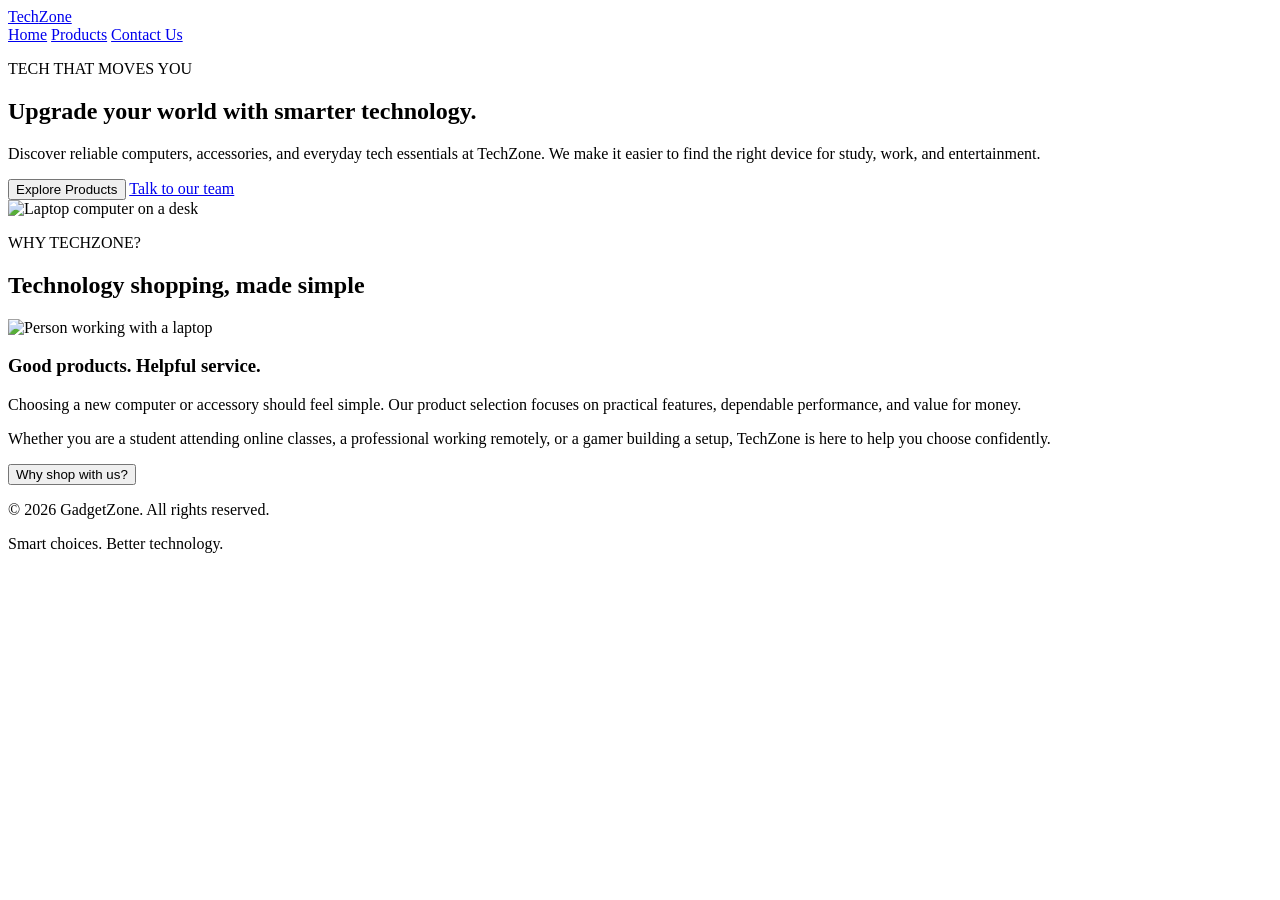
==== index.html @ 71b0edff "Create home page structure and navigation" ====
<!DOCTYPE html>
<html lang="en">
<head>
  <meta charset="UTF-8">
  <meta name="viewport" content="width=device-width, initial-scale=1.0">
  <title>TechZone | Home</title>
  <link rel="stylesheet" href="style.css">
  <script src="script.js" defer></script>
</head>
<body>
  <!-- Name: Sarwer Jahan | ID: 2231154 -->
  <header class="site-header">
    <a class="logo" href="index.html">Tech<span>Zone</span></a>
    <nav aria-label="Main navigation">
      <a class="active" href="index.html">Home</a>
      <a href="products.html">Products</a>
      <a href="contact.html">Contact Us</a>
    </nav>
  </header>

  <main>
    <section class="hero">
      <div class="hero-copy">
        <p class="eyebrow">TECH THAT MOVES YOU</p>
        <h1>Upgrade your world with smarter technology.</h1>
        <p>Discover reliable computers, accessories, and everyday tech essentials at TechZone. We make it easier to find the right device for study, work, and entertainment.</p>
        <div class="button-row">
          <button class="btn" onclick="goToProducts()">Explore Products</button>
          <a class="btn btn-outline" href="contact.html">Talk to our team</a>
        </div>
      </div>
      <div class="hero-image">
        <img src="https://images.unsplash.com/photo-1496181133206-80ce9b88a853?auto=format&fit=crop&w=1100&q=85" alt="Laptop computer on a desk">
      </div>
    </section>

    <section class="section">
      <div class="section-heading">
        <p class="eyebrow">WHY TECHZONE?</p>
        <h2>Technology shopping, made simple</h2>
      </div>
      <div class="feature-layout">
        <img src="https://images.unsplash.com/photo-1516321318423-f06f85e504b3?auto=format&fit=crop&w=900&q=85" alt="Person working with a laptop">
        <div>
          <h3>Good products. Helpful service.</h3>
          <p>Choosing a new computer or accessory should feel simple. Our product selection focuses on practical features, dependable performance, and value for money.</p>
          <p>Whether you are a student attending online classes, a professional working remotely, or a gamer building a setup, TechZone is here to help you choose confidently.</p>
          <button class="btn btn-dark" onclick="showWelcome()">Why shop with us?</button>
        </div>
      </div>
    </section>
  </main>

  <footer>
    <p>© 2026 GadgetZone. All rights reserved.</p>
    <p>Smart choices. Better technology.</p>
  </footer>
</body>
</html>
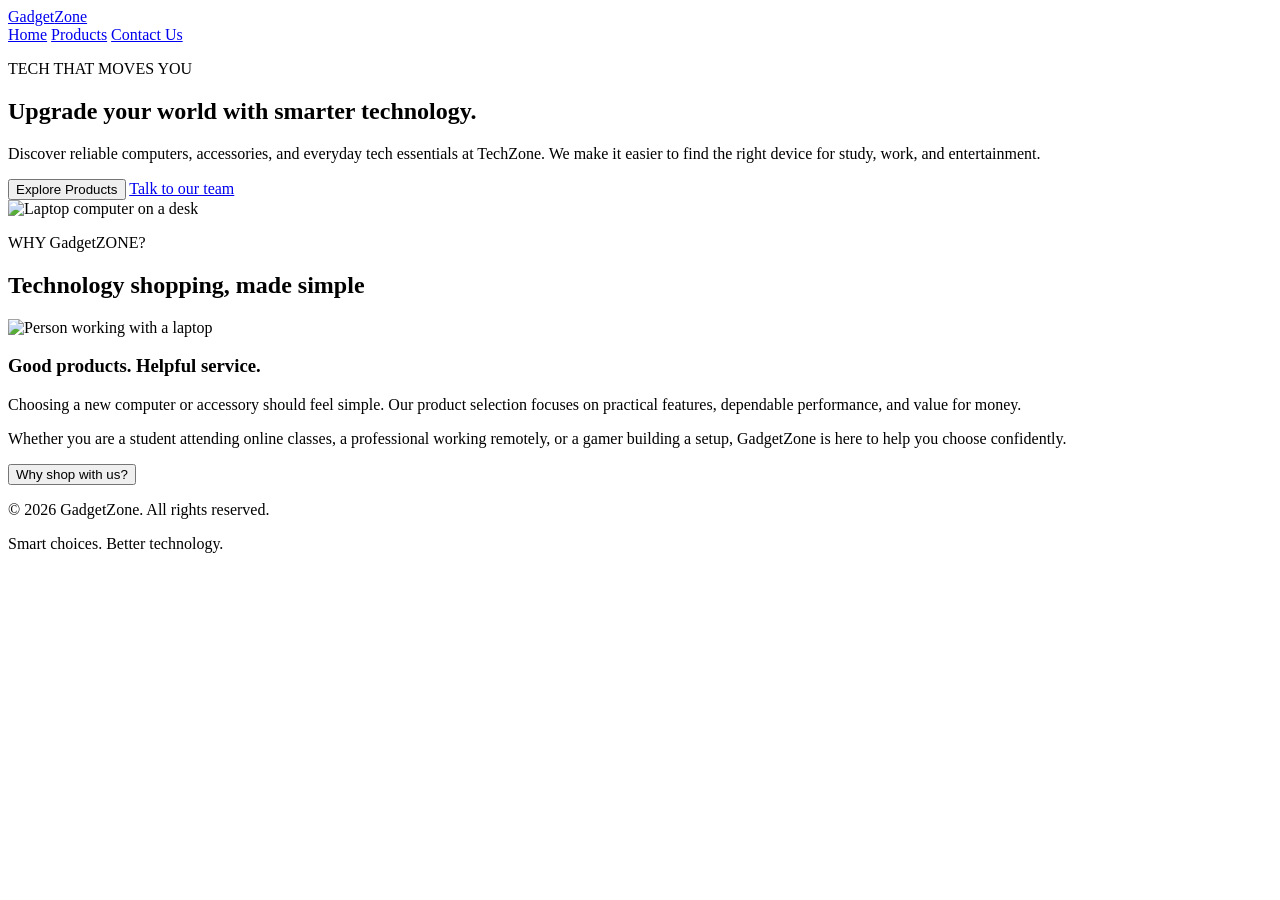
==== commit 101c186e: "Add home page hero section with buttons and image" ====
--- a/index.html
+++ b/index.html
@@ -3,14 +3,15 @@
 <head>
   <meta charset="UTF-8">
   <meta name="viewport" content="width=device-width, initial-scale=1.0">
-  <title>TechZone | Home</title>
+  <title>GadgetZone | Home</title>
   <link rel="stylesheet" href="style.css">
   <script src="script.js" defer></script>
 </head>
 <body>
   <!-- Name: Sarwer Jahan | ID: 2231154 -->
+
   <header class="site-header">
-    <a class="logo" href="index.html">Tech<span>Zone</span></a>
+    <a class="logo" href="index.html">Gadget<span>Zone</span></a>
     <nav aria-label="Main navigation">
       <a class="active" href="index.html">Home</a>
       <a href="products.html">Products</a>
@@ -36,7 +37,7 @@
 
     <section class="section">
       <div class="section-heading">
-        <p class="eyebrow">WHY TECHZONE?</p>
+        <p class="eyebrow">WHY GadgetZONE?</p>
         <h2>Technology shopping, made simple</h2>
       </div>
       <div class="feature-layout">
@@ -44,7 +45,7 @@
         <div>
           <h3>Good products. Helpful service.</h3>
           <p>Choosing a new computer or accessory should feel simple. Our product selection focuses on practical features, dependable performance, and value for money.</p>
-          <p>Whether you are a student attending online classes, a professional working remotely, or a gamer building a setup, TechZone is here to help you choose confidently.</p>
+          <p>Whether you are a student attending online classes, a professional working remotely, or a gamer building a setup, GadgetZone is here to help you choose confidently.</p>
           <button class="btn btn-dark" onclick="showWelcome()">Why shop with us?</button>
         </div>
       </div>
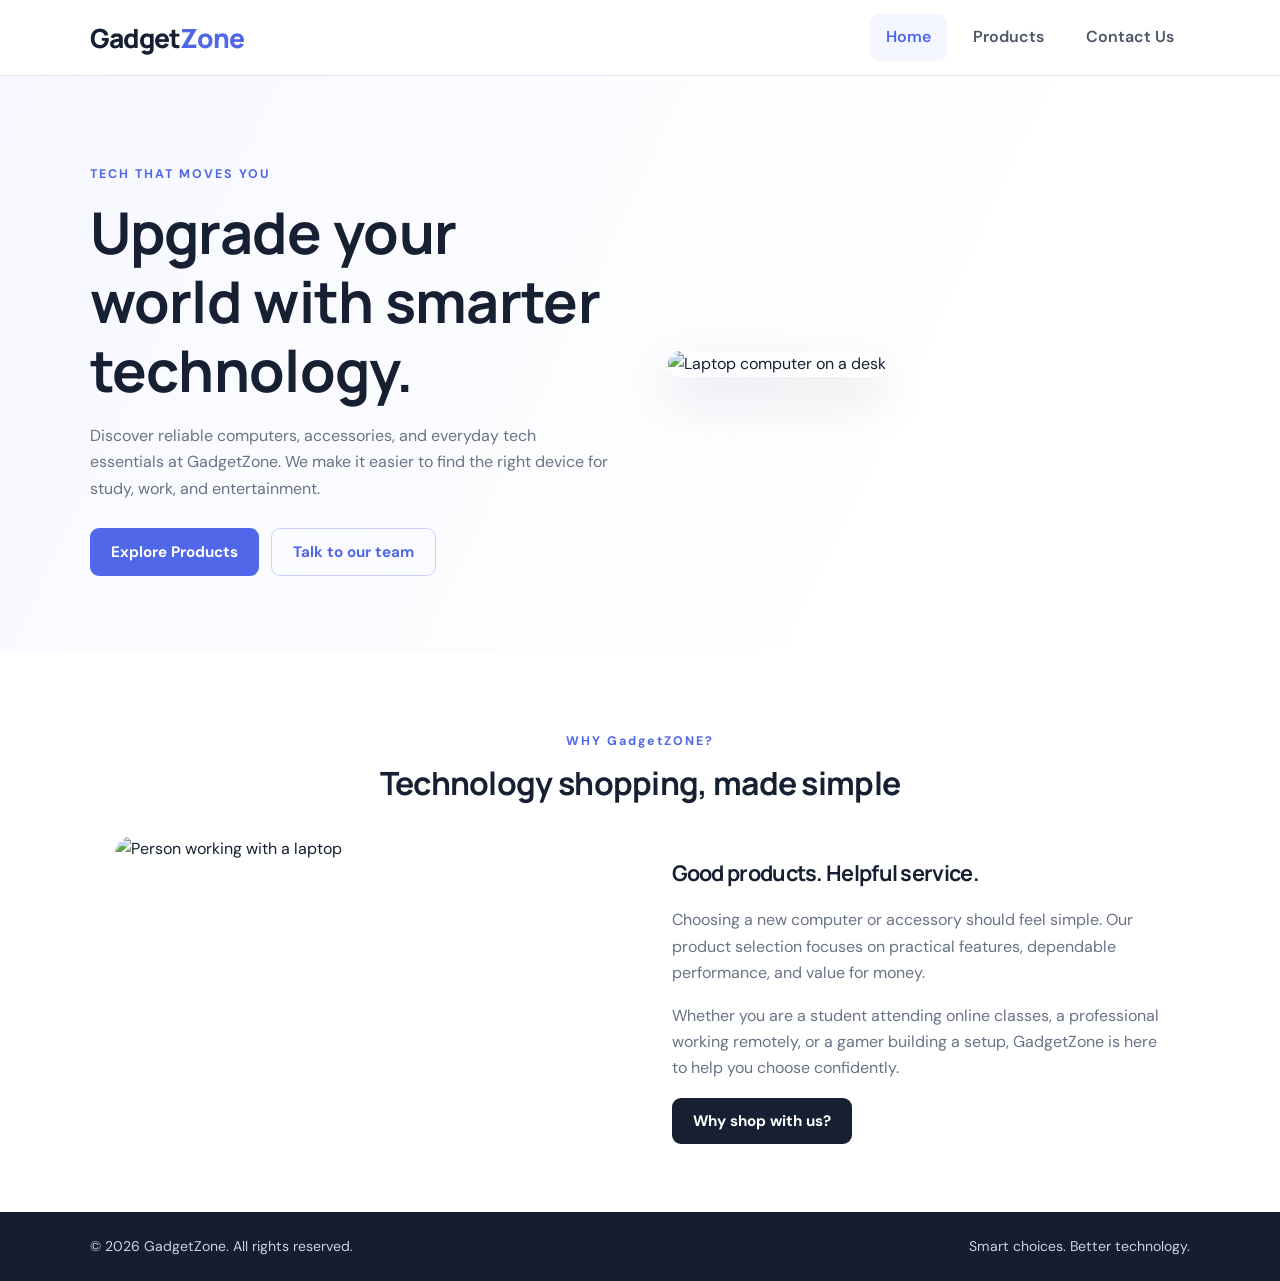
==== commit 615aa52f: "Add home pagefinalize layout" ====
--- a/index.html
+++ b/index.html
@@ -24,7 +24,7 @@
       <div class="hero-copy">
         <p class="eyebrow">TECH THAT MOVES YOU</p>
         <h1>Upgrade your world with smarter technology.</h1>
-        <p>Discover reliable computers, accessories, and everyday tech essentials at TechZone. We make it easier to find the right device for study, work, and entertainment.</p>
+        <p>Discover reliable computers, accessories, and everyday tech essentials at GadgetZone. We make it easier to find the right device for study, work, and entertainment.</p>
         <div class="button-row">
           <button class="btn" onclick="goToProducts()">Explore Products</button>
           <a class="btn btn-outline" href="contact.html">Talk to our team</a>
--- a/style.css
+++ b/style.css
@@ -0,0 +1,69 @@
+@import url('https://fonts.googleapis.com/css2?family=DM+Sans:wght@400;500;600;700&family=Manrope:wght@600;700;800&display=swap');
+
+:root { --ink:#172033; --muted:#687386; --brand:#4f67e8; --brand-dark:#354bc2; --pale:#f3f5ff; --line:#e7eaf1; }
+* { box-sizing:border-box; }
+body { margin:0; font-family:'DM Sans',sans-serif; color:var(--ink); background:#fff; line-height:1.65; }
+.site-header { min-height:76px; padding:0 7%; display:flex; align-items:center; justify-content:space-between; border-bottom:1px solid var(--line); background:#fff; }
+.logo { color:var(--ink); text-decoration:none; font:800 1.65rem 'Manrope',sans-serif; letter-spacing:-1px; }
+.logo span { color:var(--brand); }
+nav { display:flex; gap:10px; }
+nav a { color:#4d5668; text-decoration:none; font-weight:600; padding:10px 16px; border-radius:9px; transition:background .2s,color .2s,transform .2s; }
+nav a:hover { color:var(--brand-dark); background:var(--pale); transform:translateY(-2px); }
+nav a.active { color:var(--brand); background:var(--pale); }
+
+
+
+.hero { display:flex; align-items:center; gap:5%; padding:76px 7%; background:linear-gradient(115deg,#f7f8ff,#fff 70%); }
+.hero-copy { flex:1; }
+.hero-image { flex:1; }
+.hero-image img { width:100%; height:390px; object-fit:cover; border-radius:22px; box-shadow:0 20px 50px #18234a20; }
+h1,h2,h3 { font-family:'Manrope',sans-serif; line-height:1.2; letter-spacing:-.7px; }
+h1 { font-size:clamp(2.3rem,4.5vw,4rem); margin:10px 0 18px; }
+h2 { font-size:2rem; margin:8px 0 14px; }
+h3 { font-size:1.35rem; }
+.hero-copy > p:not(.eyebrow), .page-banner > p:not(.eyebrow) { color:var(--muted); max-width:570px; }
+.eyebrow { color:var(--brand); font-size:.78rem; letter-spacing:2px; font-weight:700; }
+.button-row { display:flex; gap:12px; flex-wrap:wrap; margin-top:26px; }
+.btn { display:inline-block; border:0; border-radius:9px; padding:13px 21px; background:var(--brand); color:#fff; text-decoration:none; font:700 .95rem 'DM Sans',sans-serif; cursor:pointer; transition:background .2s,transform .2s,box-shadow .2s; }
+
+.btn:hover { background:var(--brand-dark); transform:translateY(-2px); box-shadow:0 8px 18px #4f67e833; }
+.btn-outline { background:transparent; color:var(--brand); border:1px solid #cbd2ff; }
+.btn-outline:hover { color:#fff; }
+.btn-dark { background:var(--ink); }
+.btn-small { padding:10px 15px; margin-top:14px; font-size:.88rem; }
+.section { padding:66px 7%; }
+.section-heading { text-align:center; margin-bottom:34px; }
+.section-heading h2 { margin-top:4px; }
+
+.feature-layout { display:flex; align-items:center; gap:5%; max-width:1050px; margin:auto; }
+.feature-layout img { width:48%; height:310px; object-fit:cover; border-radius:18px; }
+.feature-layout > div { flex:1; }
+.feature-layout p, .contact-copy p { color:var(--muted); }
+.page-banner { text-align:center; padding:62px 7% 48px; background:var(--pale); }
+.page-banner h1 { font-size:clamp(2.1rem,4vw,3.2rem); margin:8px 0 12px; }
+.page-banner > p:not(.eyebrow) { margin:0 auto; }
+
+
+.product-grid { display:grid; grid-template-columns:repeat(4,minmax(0,1fr)); gap:22px; }
+.product-card { border:1px solid var(--line); border-radius:16px; overflow:hidden; background:#fff; transition:transform .2s,box-shadow .2s; }
+.product-card:hover { transform:translateY(-5px); box-shadow:0 14px 35px #1b2b5514; }
+.product-card > img { width:100%; height:185px; object-fit:cover; }
+.product-info { padding:19px; }
+.product-info h2 { font-size:1.22rem; margin:8px 0; }
+.product-info p { color:var(--muted); font-size:.93rem; min-height:76px; }
+.product-info strong { display:block; color:var(--brand-dark); }
+.tag { color:var(--brand); background:var(--pale); padding:5px 9px; border-radius:20px; font-size:.75rem; font-weight:700; }
+.note { color:var(--muted); font-size:.85rem; margin-top:25px; }
+.contact-layout { display:grid; grid-template-columns:1fr 1fr; gap:5%; align-items:start; }
+.contact-copy img, .form-image { width:100%; height:220px; object-fit:cover; border-radius:16px; margin-bottom:16px; }
+.contact-form-wrap { border:1px solid var(--line); border-radius:16px; padding:22px; }
+.form-image { height:150px; }
+form { display:flex; flex-direction:column; gap:9px; }
+label { font-weight:700; font-size:.9rem; margin-top:5px; }
+input, textarea { width:100%; padding:12px 13px; border:1px solid #dce1eb; border-radius:8px; font:inherit; resize:vertical; }
+input:focus, textarea:focus { outline:2px solid #cbd2ff; border-color:var(--brand); }
+.form-status { color:var(--brand-dark); font-weight:600; margin:4px 0 0; }
+footer { display:flex; justify-content:space-between; gap:20px; padding:23px 7%; background:#151d31; color:#cbd1df; font-size:.88rem; }
+footer p { margin:0; }
+@media (max-width:900px) { .product-grid { grid-template-columns:repeat(2,minmax(0,1fr)); } .hero { gap:28px; } }
+@media (max-width:650px) { .site-header { padding:16px 5%; flex-direction:column; gap:10px; } nav { gap:0; } nav a { padding:8px 11px; font-size:.9rem; } .hero,.feature-layout { flex-direction:column; padding:48px 6%; } .hero-image,.feature-layout img { width:100%; } .hero-image img { height:260px; } .feature-layout img { height:230px; } .section { padding:48px 6%; } .product-grid,.contact-layout { grid-template-columns:1fr; } footer { flex-direction:column; padding:22px 6%; gap:5px; } }
